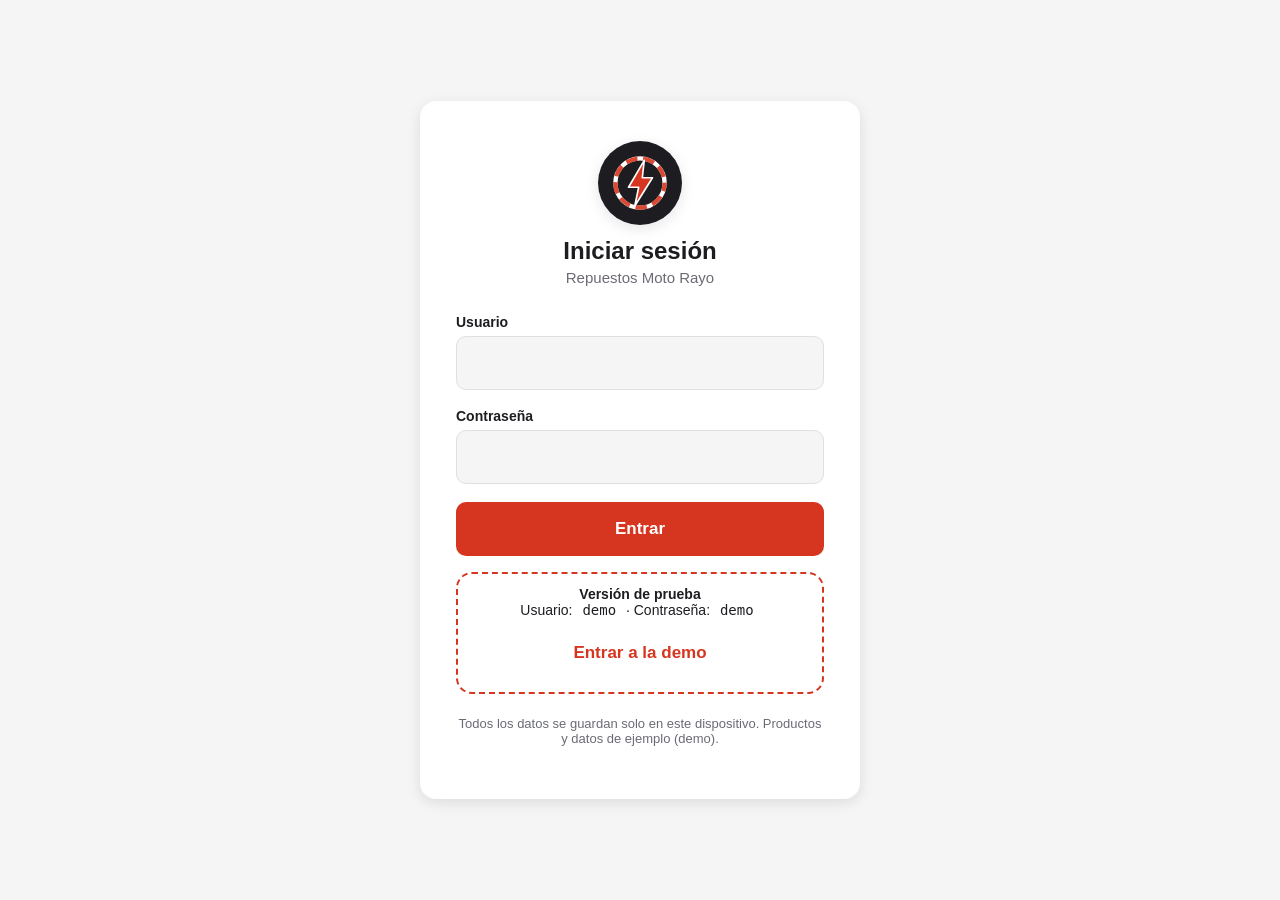
==== index.html @ 15b29ca6 "Demo Moto Rayo: repuestos de moto, sin codigo de vendedor, datos de ejemplo" ====
<!DOCTYPE html>
<html lang="es">
<head>
  <meta charset="UTF-8" />
  <meta name="viewport" content="width=device-width, initial-scale=1, maximum-scale=1, user-scalable=no, viewport-fit=cover" />
  <title>Moto Rayo - Control de Ventas</title>

  <link rel="manifest" href="manifest.json" />
  <meta name="theme-color" content="#d6361f" />

  <!-- Soporte específico para "Agregar a inicio" en iOS/Safari -->
  <meta name="apple-mobile-web-app-capable" content="yes" />
  <meta name="apple-mobile-web-app-status-bar-style" content="black-translucent" />
  <meta name="apple-mobile-web-app-title" content="Moto Rayo" />
  <link rel="apple-touch-icon" href="icons/icon-192.png" />

  <link rel="stylesheet" href="css/styles.css" />
</head>
<body>
  <div class="pantalla-login">
    <div class="tarjeta-login">
      <div class="tarjeta-login__logo">
        <img src="icons/logo.svg" alt="Moto Rayo" class="logo-imagen" />
      </div>
      <h1 id="titulo-app">Iniciar sesión</h1>
      <p class="subtitulo" id="subtitulo-app">Repuestos Moto Rayo</p>

      <!-- Login normal -->
      <form id="form-login" class="oculto">
        <div class="mensaje-error" id="error-login"></div>

        <div class="campo">
          <label for="login-usuario">Usuario</label>
          <input type="text" id="login-usuario" autocomplete="username" autocapitalize="none" required />
        </div>

        <div class="campo">
          <label for="login-password">Contraseña</label>
          <input type="password" id="login-password" autocomplete="current-password" required />
        </div>

        <button type="submit" class="boton boton-primario">Entrar</button>
      </form>

      <div class="demo-aviso" id="demo-aviso" hidden>
        <p><strong>Versión de prueba</strong><br />Usuario: <code>demo</code> · Contraseña: <code>demo</code></p>
        <button type="button" class="boton boton-secundario" id="boton-entrar-demo">Entrar a la demo</button>
      </div>

      <!-- Primer arranque: crear cuenta de dueña -->
      <form id="form-setup" class="oculto">
        <div class="mensaje-error" id="error-setup"></div>

        <div class="campo">
          <label for="setup-nombre">Tu nombre</label>
          <input type="text" id="setup-nombre" autocomplete="name" required />
        </div>

        <div class="campo">
          <label for="setup-usuario">Usuario</label>
          <input type="text" id="setup-usuario" autocomplete="username" autocapitalize="none" required />
        </div>

        <div class="campo">
          <label for="setup-password">Contraseña</label>
          <input type="password" id="setup-password" autocomplete="new-password" required />
        </div>

        <div class="campo">
          <label for="setup-password-confirma">Confirmar contraseña</label>
          <input type="password" id="setup-password-confirma" autocomplete="new-password" required />
        </div>

        <button type="submit" class="boton boton-primario">Crear cuenta y entrar</button>
      </form>

      <p class="pie-login">Todos los datos se guardan solo en este dispositivo. Productos y datos de ejemplo (demo).</p>
    </div>
  </div>

  <script src="js/sha256.js"></script>
  <script src="js/db.js"></script>
  <script src="js/auth.js"></script>
  <script src="js/demo-datos.js"></script>
  <script src="js/app.js"></script>
  <script src="js/registrar-sw.js"></script>
</body>
</html>
---- css/styles.css ----
:root {
  --color-primario: #d6361f;       /* rojo Moto Rayo */
  --color-primario-oscuro: #a82814;
  --color-acento: #8bc34a;          /* verde (estados correctos) */
  --color-acento-oscuro: #6fa332;
  --color-fondo: #f5f5f6;           /* gris claro neutro */
  --color-superficie: #ffffff;
  --color-texto: #1d1d21;
  --color-texto-suave: #6b6b75;
  --color-borde: #e0e0e4;
  --color-error: #d64545;
  --color-error-fondo: #fdeceb;
  --radio: 16px;
  --sombra: 0 4px 14px rgba(20, 20, 30, 0.10);
}

* {
  box-sizing: border-box;
}

.oculto {
  display: none !important;
}

html, body {
  height: 100%;
  margin: 0;
}

body {
  font-family: -apple-system, BlinkMacSystemFont, "Segoe UI", Roboto, sans-serif;
  background: var(--color-fondo);
  color: var(--color-texto);
  -webkit-tap-highlight-color: transparent;
  overscroll-behavior: none;
  user-select: none;
}

button, input, select {
  font-family: inherit;
}

/* ---------- Login ---------- */

.pantalla-login {
  min-height: 100vh;
  display: flex;
  align-items: center;
  justify-content: center;
  padding: 24px;
}

.tarjeta-login {
  width: 100%;
  max-width: 440px;
  background: var(--color-superficie);
  border-radius: var(--radio);
  box-shadow: var(--sombra);
  padding: 40px 36px;
}

.tarjeta-login__logo {
  text-align: center;
  margin-bottom: 8px;
}

.tarjeta-login__logo .icono {
  font-size: 48px;
  line-height: 1;
}

.logo-imagen {
  width: 84px;
  height: 84px;
  border-radius: 50%;
  object-fit: cover;
  box-shadow: var(--sombra);
}

.logo-imagen--header {
  width: 32px;
  height: 32px;
  border-radius: 50%;
  object-fit: cover;
  flex-shrink: 0;
}

.tarjeta-login h1 {
  text-align: center;
  font-size: 24px;
  margin: 8px 0 4px;
}

.tarjeta-login .subtitulo {
  text-align: center;
  color: var(--color-texto-suave);
  font-size: 15px;
  margin: 0 0 28px;
}

.campo {
  margin-bottom: 18px;
}

.campo label {
  display: block;
  font-size: 14px;
  font-weight: 600;
  margin-bottom: 6px;
  color: var(--color-texto);
}

.campo input,
.campo select {
  width: 100%;
  padding: 16px 16px;
  font-size: 17px;
  border: 1.5px solid var(--color-borde);
  border-radius: 10px;
  background: var(--color-fondo);
  color: var(--color-texto);
  outline: none;
  transition: border-color 0.15s ease;
}

.campo input:focus,
.campo select:focus {
  border-color: var(--color-primario);
  background: var(--color-superficie);
}

.boton {
  display: block;
  width: 100%;
  padding: 17px;
  font-size: 17px;
  font-weight: 700;
  border: none;
  border-radius: 10px;
  cursor: pointer;
  touch-action: manipulation;
}

.boton-primario {
  background: var(--color-primario);
  color: #fff;
  margin-top: 8px;
}

.boton-primario:active {
  background: var(--color-primario-oscuro);
}

.boton-secundario {
  background: transparent;
  color: var(--color-primario);
  margin-top: 10px;
}

.mensaje-error {
  background: var(--color-error-fondo);
  color: var(--color-error);
  padding: 12px 14px;
  border-radius: 10px;
  font-size: 14px;
  margin-bottom: 18px;
  display: none;
}

.mensaje-error.visible {
  display: block;
}

.pie-login {
  text-align: center;
  margin-top: 22px;
  font-size: 13px;
  color: var(--color-texto-suave);
}

/* ---------- App shell (header + nav) ---------- */

.app-shell {
  min-height: 100vh;
  display: flex;
  flex-direction: column;
}

.app-header {
  background: var(--color-superficie);
  border-bottom: 1px solid var(--color-borde);
  border-top: 4px solid var(--color-primario);
  padding: 16px 24px;
  display: flex;
  align-items: center;
  justify-content: space-between;
  flex-wrap: wrap;
  gap: 12px;
}

.app-header__izquierda {
  display: flex;
  align-items: center;
  gap: 10px;
}

.app-header__titulo {
  font-size: 20px;
  font-weight: 800;
  margin: 0;
}

.app-nav {
  display: flex;
  gap: 8px;
  flex-wrap: wrap;
}

.app-nav a {
  text-decoration: none;
  color: var(--color-texto-suave);
  font-weight: 600;
  font-size: 15px;
  padding: 10px 14px;
  border-radius: 10px;
}

.app-nav a.activo {
  background: var(--color-acento);
  color: #fff;
}

.app-header__derecha {
  display: flex;
  align-items: center;
  gap: 14px;
}

.app-header__usuario {
  font-size: 14px;
  color: var(--color-texto-suave);
}

.boton-salir {
  background: transparent;
  color: var(--color-error);
  border: 1.5px solid var(--color-error-fondo);
  border-radius: 10px;
  padding: 10px 16px;
  font-weight: 700;
  font-size: 14px;
  cursor: pointer;
}

.app-main {
  flex: 1;
  padding: 24px;
  max-width: 1000px;
  width: 100%;
  margin: 0 auto;
}

.app-main__header {
  display: flex;
  align-items: center;
  justify-content: space-between;
  margin-bottom: 20px;
  gap: 12px;
  flex-wrap: wrap;
}

.app-main__header h2 {
  margin: 0;
  font-size: 22px;
}

.boton-ancho-auto {
  width: auto;
  padding: 15px 24px;
}

/* ---------- Lista de productos ---------- */

.lista-tarjetas {
  display: flex;
  flex-direction: column;
  gap: 12px;
}

.tarjeta-producto {
  background: var(--color-superficie);
  border-radius: var(--radio);
  box-shadow: var(--sombra);
  padding: 18px 20px;
  display: flex;
  align-items: center;
  justify-content: space-between;
  gap: 16px;
}

.tarjeta-producto__info {
  min-width: 0;
}

.tarjeta-producto__nombre {
  font-size: 18px;
  font-weight: 700;
  margin: 0 0 4px;
  overflow-wrap: break-word;
}

.tarjeta-producto__categoria {
  display: inline-block;
  background: var(--color-fondo);
  color: var(--color-texto-suave);
  font-size: 12px;
  font-weight: 600;
  padding: 3px 10px;
  border-radius: 999px;
  margin-right: 8px;
}

.tarjeta-producto__precio {
  font-size: 16px;
  font-weight: 700;
  color: var(--color-primario);
}

.tarjeta-producto__acciones {
  display: flex;
  gap: 8px;
  flex-shrink: 0;
}

.boton-icono {
  width: 48px;
  height: 48px;
  border-radius: 10px;
  border: 1.5px solid var(--color-borde);
  background: var(--color-fondo);
  font-size: 20px;
  cursor: pointer;
  display: flex;
  align-items: center;
  justify-content: center;
}

.boton-icono--eliminar {
  border-color: var(--color-error-fondo);
  background: var(--color-error-fondo);
}

.estado-vacio {
  text-align: center;
  padding: 60px 20px;
  color: var(--color-texto-suave);
}

.estado-vacio .icono {
  font-size: 48px;
  display: block;
  margin-bottom: 12px;
}

/* ---------- Modal ---------- */

.fondo-modal {
  position: fixed;
  inset: 0;
  background: rgba(15, 20, 35, 0.45);
  display: flex;
  align-items: center;
  justify-content: center;
  padding: 24px;
  z-index: 100;
}

.tarjeta-modal {
  position: relative;
  width: 100%;
  max-width: 460px;
  background: var(--color-superficie);
  border-radius: var(--radio);
  padding: 32px;
  box-shadow: var(--sombra);
  max-height: 90vh;
  overflow-y: auto;
}

.boton-cerrar-modal-x {
  position: absolute;
  top: 14px;
  right: 14px;
  width: 36px;
  height: 36px;
  border-radius: 50%;
  border: none;
  background: var(--color-fondo);
  color: var(--color-texto-suave);
  font-size: 18px;
  line-height: 1;
  cursor: pointer;
  touch-action: manipulation;
  display: flex;
  align-items: center;
  justify-content: center;
  z-index: 1;
}

.boton-cerrar-modal-x:active {
  background: var(--color-borde);
}

.tarjeta-modal h3 {
  margin: 0 0 20px;
  font-size: 20px;
}

.modal-acciones {
  display: flex;
  gap: 10px;
  margin-top: 6px;
}

.modal-acciones .boton {
  margin-top: 0;
}

/* ---------- Venta / Recibo ---------- */

.app-main--venta {
  max-width: 1200px;
}

.venta-layout {
  display: flex;
  gap: 20px;
  align-items: flex-start;
}

.venta-productos {
  flex: 1;
  min-width: 0;
}

.venta-categorias {
  display: flex;
  gap: 8px;
  flex-wrap: wrap;
  margin-bottom: 16px;
}

.chip-categoria {
  border: 1.5px solid var(--color-borde);
  background: var(--color-superficie);
  color: var(--color-texto-suave);
  font-weight: 600;
  font-size: 14px;
  padding: 9px 16px;
  border-radius: 999px;
  cursor: pointer;
  touch-action: manipulation;
}

.chip-categoria.activo {
  background: var(--color-acento);
  border-color: var(--color-acento);
  color: #fff;
}

.venta-grilla {
  display: grid;
  grid-template-columns: repeat(auto-fill, minmax(140px, 1fr));
  gap: 12px;
  /* Dejar espacio para hacer scroll de la grilla sin perder de vista el
     carrito, que siempre queda fijo a la par (ver .venta-carrito). */
  max-height: calc(100vh - 220px);
  overflow-y: auto;
  padding-right: 4px;
}

.tarjeta-venta-producto {
  min-height: 90px;
  background: var(--color-superficie);
  border: 1.5px solid var(--color-borde);
  border-radius: var(--radio);
  box-shadow: var(--sombra);
  padding: 14px;
  display: flex;
  flex-direction: column;
  justify-content: center;
  align-items: flex-start;
  gap: 6px;
  cursor: pointer;
  touch-action: manipulation;
  text-align: left;
  overflow: hidden;
}

.tarjeta-venta-producto__foto {
  width: 100%;
  height: 90px;
  object-fit: cover;
  border-radius: 10px;
  margin: -14px -14px 4px -14px;
  width: calc(100% + 28px);
}

.tarjeta-venta-producto:active {
  background: var(--color-fondo);
  border-color: var(--color-primario);
}

.tarjeta-venta-producto__nombre {
  font-size: 16px;
  font-weight: 700;
  overflow-wrap: break-word;
}

.tarjeta-venta-producto__precio {
  font-size: 15px;
  font-weight: 700;
  color: var(--color-primario);
}

.venta-carrito {
  width: 320px;
  flex-shrink: 0;
  background: var(--color-superficie);
  border-radius: var(--radio);
  box-shadow: var(--sombra);
  padding: 20px;
  position: sticky;
  top: 20px;
  display: flex;
  flex-direction: column;
  gap: 14px;
}

.venta-carrito__titulo {
  margin: 0;
  font-size: 18px;
}

.carrito-lista {
  display: flex;
  flex-direction: column;
  gap: 12px;
  max-height: 40vh;
  overflow-y: auto;
}

.carrito-linea {
  display: grid;
  grid-template-columns: 1fr auto;
  grid-template-rows: auto auto;
  row-gap: 6px;
  align-items: center;
  border-bottom: 1px solid var(--color-borde);
  padding-bottom: 10px;
}

.carrito-linea__info {
  grid-column: 1;
  grid-row: 1;
  display: flex;
  flex-direction: column;
  min-width: 0;
}

.carrito-linea__nombre {
  font-size: 15px;
  font-weight: 700;
  overflow-wrap: break-word;
}

.carrito-linea__precio {
  font-size: 12px;
  color: var(--color-texto-suave);
}

.carrito-linea__subtotal {
  grid-column: 2;
  grid-row: 1;
  font-weight: 700;
  color: var(--color-primario);
  white-space: nowrap;
}

.carrito-linea__stepper {
  grid-column: 1;
  grid-row: 2;
  display: flex;
  align-items: center;
  gap: 10px;
}

.boton-stepper {
  width: 44px;
  height: 44px;
  border-radius: 10px;
  border: 1.5px solid var(--color-borde);
  background: var(--color-fondo);
  font-size: 22px;
  font-weight: 700;
  cursor: pointer;
  touch-action: manipulation;
}

.carrito-linea__cantidad {
  min-width: 24px;
  text-align: center;
  font-weight: 700;
  font-size: 16px;
}

.carrito-linea__eliminar {
  grid-column: 2;
  grid-row: 2;
  justify-self: end;
  width: 40px;
  height: 40px;
}

.carrito-total {
  display: flex;
  justify-content: space-between;
  align-items: center;
  font-size: 20px;
  font-weight: 800;
  padding-top: 6px;
  border-top: 2px solid var(--color-borde);
}

.metodo-pago {
  display: flex;
  gap: 8px;
}

.chip-pago {
  flex: 1;
  border: 1.5px solid var(--color-borde);
  background: var(--color-fondo);
  color: var(--color-texto);
  font-weight: 700;
  font-size: 13px;
  padding: 12px 6px;
  border-radius: 10px;
  cursor: pointer;
  touch-action: manipulation;
}

.chip-pago.activo {
  background: var(--color-primario);
  border-color: var(--color-primario);
  color: #fff;
}

.venta-carrito .boton {
  margin-top: 0;
}

.tarjeta-recibo {
  max-width: 420px;
}

.recibo-contenido {
  font-size: 14px;
}

.recibo-titulo {
  text-align: center;
  margin: 0 0 8px;
  font-size: 20px;
}

.recibo-meta {
  text-align: center;
  margin: 0 0 4px;
  color: var(--color-texto-suave);
  font-size: 13px;
}

.recibo-separador {
  border: none;
  border-top: 1px dashed var(--color-borde);
  margin: 14px 0;
}

.recibo-lineas {
  display: flex;
  flex-direction: column;
  gap: 6px;
}

.recibo-linea {
  display: flex;
  justify-content: space-between;
  gap: 10px;
  font-size: 13px;
}

.recibo-total {
  display: flex;
  justify-content: space-between;
  font-size: 20px;
  font-weight: 800;
}

.recibo-metodo {
  text-align: center;
  margin: 12px 0 0;
  font-size: 13px;
}

.recibo-gracias {
  text-align: center;
  margin: 8px 0 0;
  font-style: italic;
  color: var(--color-texto-suave);
}

.enlace-descarga {
  display: block;
  text-align: center;
  margin-top: 12px;
  color: var(--color-primario);
  font-weight: 700;
  text-decoration: none;
}

/* El iPad (dispositivo objetivo de esta app) nunca baja de 744px de ancho
   ni en vertical, así que este apilado solo debería afectar a un celular
   angosto usado por accidente — el carrito se mantiene siempre a la par
   de la grilla de productos en el iPad, sin importar cuántos productos
   haya en el catálogo. */
@media (max-width: 620px) {
  .venta-layout {
    flex-direction: column;
  }

  .venta-carrito {
    width: 100%;
    position: static;
  }

  .venta-grilla {
    max-height: none;
    overflow-y: visible;
  }

  .carrito-lista {
    max-height: none;
  }
}

/* ---------- Reportes ---------- */

.tarjetas-resumen {
  display: flex;
  flex-wrap: wrap;
  gap: 16px;
  margin-bottom: 20px;
}

.tarjeta-resumen {
  flex: 1 1 200px;
  background: var(--color-superficie);
  border-radius: var(--radio);
  box-shadow: var(--sombra);
  padding: 20px 22px;
  display: flex;
  flex-direction: column;
  gap: 4px;
}

.tarjeta-resumen__etiqueta {
  font-size: 14px;
  color: var(--color-texto-suave);
  font-weight: 600;
  text-transform: uppercase;
  letter-spacing: 0.03em;
}

.tarjeta-resumen__total {
  font-size: 28px;
  font-weight: 700;
  color: var(--color-primario-oscuro);
}

.tarjeta-resumen__cantidad {
  font-size: 14px;
  color: var(--color-texto-suave);
}

.tarjeta-resumen--ganancia {
  border: 1.5px solid var(--color-acento);
}

.tarjeta-resumen--ganancia .tarjeta-resumen__total {
  color: var(--color-acento-oscuro);
}

.pestanas-periodo {
  display: flex;
  gap: 8px;
  margin-bottom: 16px;
}

.pestana-periodo {
  border: 1px solid var(--color-borde);
  background: var(--color-superficie);
  color: var(--color-texto);
  border-radius: 999px;
  padding: 8px 18px;
  font-size: 15px;
  font-weight: 600;
  cursor: pointer;
}

.pestana-periodo.activo {
  background: var(--color-primario);
  border-color: var(--color-primario);
  color: #fff;
}

.tabla-reportes-envoltorio {
  background: var(--color-superficie);
  border-radius: var(--radio);
  box-shadow: var(--sombra);
  overflow-x: auto;
}

.tabla-reportes {
  width: 100%;
  border-collapse: collapse;
  font-size: 15px;
}

.tabla-reportes th,
.tabla-reportes td {
  text-align: left;
  padding: 12px 16px;
  border-bottom: 1px solid var(--color-borde);
  white-space: nowrap;
}

.tabla-reportes th {
  color: var(--color-texto-suave);
  font-size: 13px;
  text-transform: uppercase;
  letter-spacing: 0.03em;
  font-weight: 600;
}

.tabla-reportes tbody tr:last-child td {
  border-bottom: none;
}

@media (max-width: 640px) {
  .tarjetas-resumen {
    flex-direction: column;
  }
}

/* ---------- Usuarios ---------- */

.tarjeta-usuario {
  flex-wrap: wrap;
}

.tarjeta-usuario__insignias {
  display: flex;
  gap: 8px;
  margin-top: 8px;
  flex-wrap: wrap;
}

.insignia-rol {
  display: inline-block;
  font-size: 12px;
  font-weight: 700;
  padding: 4px 12px;
  border-radius: 999px;
}

.insignia-rol--duena {
  background: var(--color-primario);
  color: #fff;
}

.insignia-rol--empleado {
  background: var(--color-acento);
  color: #fff;
}

.insignia-estado {
  display: inline-block;
  font-size: 12px;
  font-weight: 700;
  padding: 4px 12px;
  border-radius: 999px;
}

.insignia-estado--activo {
  background: #e6f4d9;
  color: var(--color-acento-oscuro);
}

.insignia-estado--inactivo {
  background: var(--color-error-fondo);
  color: var(--color-error);
}

.nota-password {
  font-size: 13px;
  color: var(--color-texto-suave);
  margin: -10px 0 18px;
}

.campo-checkbox label {
  display: flex;
  align-items: center;
  gap: 10px;
  font-weight: 600;
  cursor: pointer;
}

.campo-checkbox input[type="checkbox"] {
  width: 20px;
  height: 20px;
}

/* ---------- Caja ---------- */

.tarjeta-caja {
  background: var(--color-superficie);
  border-radius: var(--radio);
  box-shadow: var(--sombra);
  padding: 28px 26px;
  margin-bottom: 20px;
}

.tarjeta-caja h3 {
  margin: 0 0 16px;
  font-size: 19px;
}

.caja-estado-vacio {
  text-align: center;
  padding: 20px 10px 8px;
}

.caja-estado-vacio .icono {
  font-size: 48px;
  display: block;
  margin-bottom: 12px;
}

.caja-estado-vacio p {
  color: var(--color-texto-suave);
  margin: 0 0 22px;
}

.caja-info-lista {
  display: flex;
  flex-direction: column;
  gap: 10px;
  margin-bottom: 20px;
}

.caja-info-fila {
  display: flex;
  justify-content: space-between;
  align-items: center;
  font-size: 15px;
  padding-bottom: 10px;
  border-bottom: 1px solid var(--color-borde);
}

.caja-info-fila:last-child {
  border-bottom: none;
  padding-bottom: 0;
}

.caja-info-fila span:first-child {
  color: var(--color-texto-suave);
  font-weight: 600;
}

.caja-info-fila span:last-child {
  font-weight: 700;
}

.caja-resumen-grid {
  display: grid;
  grid-template-columns: repeat(auto-fit, minmax(150px, 1fr));
  gap: 14px;
  margin-bottom: 22px;
}

.caja-resumen-item {
  background: var(--color-fondo);
  border-radius: 12px;
  padding: 14px 16px;
  display: flex;
  flex-direction: column;
  gap: 4px;
}

.caja-resumen-item__etiqueta {
  font-size: 12px;
  color: var(--color-texto-suave);
  font-weight: 600;
  text-transform: uppercase;
  letter-spacing: 0.03em;
}

.caja-resumen-item__valor {
  font-size: 19px;
  font-weight: 700;
  color: var(--color-primario-oscuro);
}

.caja-resumen-item--esperado .caja-resumen-item__valor {
  color: var(--color-acento-oscuro);
}

.caja-resultado-cierre {
  text-align: center;
  padding: 18px;
  border-radius: 12px;
  background: var(--color-fondo);
  margin: 6px 0 20px;
}

.caja-resultado-cierre__titulo {
  font-size: 18px;
  font-weight: 800;
  margin: 0 0 4px;
}

.caja-resultado-cierre__detalle {
  font-size: 14px;
  color: var(--color-texto-suave);
  margin: 0;
}

.caja-resultado-cierre--falta .caja-resultado-cierre__titulo {
  color: var(--color-error);
}

.caja-resultado-cierre--sobra .caja-resultado-cierre__titulo {
  color: var(--color-primario-oscuro);
}

.caja-resultado-cierre--exacto .caja-resultado-cierre__titulo {
  color: var(--color-acento-oscuro);
}

.caja-diferencia--falta {
  color: var(--color-error);
  font-weight: 700;
}

.caja-diferencia--sobra {
  color: var(--color-acento-oscuro);
  font-weight: 700;
}

.caja-diferencia--exacto {
  color: var(--color-texto-suave);
  font-weight: 700;
}

/* ---------- Fotos de producto ---------- */

.tarjeta-producto:has(.tarjeta-producto__miniatura) .tarjeta-producto__info {
  flex: 1;
  min-width: 0;
}

.tarjeta-producto__miniatura {
  width: 56px;
  height: 56px;
  border-radius: 10px;
  object-fit: cover;
  flex-shrink: 0;
  background: var(--color-fondo);
}

.tarjeta-producto__miniatura--vacia {
  display: flex;
  align-items: center;
  justify-content: center;
  font-size: 24px;
}

.foto-preview {
  display: block;
  width: 100px;
  height: 100px;
  object-fit: cover;
  border-radius: 10px;
  margin-top: 10px;
  background: var(--color-fondo);
}

/* ---------- Domicilio y caja (venta) ---------- */

.aviso-caja-cerrada {
  max-width: 480px;
  margin: 60px auto;
  text-align: center;
  background: var(--color-superficie);
  border-radius: var(--radio);
  box-shadow: var(--sombra);
  padding: 40px 32px;
}

.aviso-caja-cerrada .icono {
  font-size: 44px;
  display: block;
  margin-bottom: 12px;
}

.aviso-caja-cerrada h2 {
  margin: 0 0 10px;
  font-size: 20px;
}

.aviso-caja-cerrada p {
  color: var(--color-texto-suave);
  margin: 0 0 20px;
  font-size: 14px;
}

.aviso-caja-cerrada .boton {
  display: inline-block;
  text-decoration: none;
}

.entrega-toggle {
  display: flex;
  gap: 8px;
  margin-bottom: 14px;
}

.chip-entrega {
  flex: 1;
  padding: 12px 8px;
  border: 1.5px solid var(--color-borde);
  border-radius: 10px;
  background: var(--color-fondo);
  color: var(--color-texto-suave);
  font-weight: 700;
  font-size: 14px;
  cursor: pointer;
  touch-action: manipulation;
}

.chip-entrega.activo {
  background: var(--color-primario);
  border-color: var(--color-primario);
  color: #fff;
}

.domicilio-campos {
  background: var(--color-fondo);
  border-radius: 10px;
  padding: 14px;
  margin-bottom: 14px;
  display: flex;
  flex-direction: column;
  gap: 10px;
}

.campo--compacto {
  margin-bottom: 0;
}

.campo--compacto label {
  font-size: 12px;
  margin-bottom: 4px;
}

.campo--compacto input {
  padding: 10px 12px;
  font-size: 14px;
}

.resultado-vuelto {
  margin-top: 8px;
  padding: 10px 12px;
  border-radius: var(--radio);
  font-weight: 800;
  font-size: 16px;
  text-align: center;
}

.resultado-vuelto--ok {
  background: #e3f5e8;
  color: #1e7a3d;
}

.resultado-vuelto--falta {
  background: var(--color-error-fondo, #fde8e8);
  color: var(--color-error, #b3261e);
}

.recibo-domicilio {
  background: var(--color-fondo);
  border-radius: 10px;
  padding: 10px 12px;
  margin: 10px 0;
  font-size: 13px;
  text-align: left;
}

.recibo-domicilio strong {
  display: block;
  margin-bottom: 4px;
}

.boton-quitar-foto {
  display: inline-block;
  margin-top: 8px;
  background: none;
  border: none;
  color: var(--color-error);
  font-size: 13px;
  font-weight: 600;
  cursor: pointer;
  padding: 4px 0;
}

/* ---------- Cancelar venta ---------- */

.boton-cancelar-venta {
  background: var(--color-error-fondo);
  color: var(--color-error);
  border: none;
  border-radius: var(--radio);
  padding: 6px 10px;
  font-size: 12px;
  font-weight: 600;
  cursor: pointer;
  white-space: nowrap;
}

.boton-cancelar-venta:active {
  opacity: 0.8;
}

.boton-reimprimir-recibo {
  background: var(--color-primario-fondo, #fde3df);
  color: var(--color-primario, #c97a1a);
  border: none;
  border-radius: var(--radio);
  padding: 6px 10px;
  font-size: 12px;
  font-weight: 600;
  cursor: pointer;
  white-space: nowrap;
}

.boton-reimprimir-recibo:active {
  opacity: 0.8;
}

.etiqueta-venta-cancelada {
  display: inline-block;
  background: var(--color-error-fondo);
  color: var(--color-error);
  border-radius: var(--radio);
  padding: 4px 10px;
  font-size: 12px;
  font-weight: 600;
  white-space: nowrap;
}

.fila-venta-cancelada {
  text-decoration: line-through;
  opacity: 0.6;
}

.fila-venta-cancelada .etiqueta-venta-cancelada {
  text-decoration: none;
}

/* ---------- Gastos ---------- */

.nota-caja-abierta {
  background: var(--color-error-fondo);
  color: var(--color-error);
  border-radius: var(--radio);
  padding: 10px 14px;
  font-size: 13px;
  font-weight: 600;
  margin-bottom: 16px;
}

.gastos-total-tarjeta {
  background: transparent;
  padding: 0;
}

.gastos-total-tarjeta .caja-resumen-item__etiqueta {
  font-size: 14px;
}

.gastos-total-tarjeta .caja-resumen-item__valor {
  font-size: 28px;
}

.boton-eliminar-gasto {
  background: none;
  border: none;
  cursor: pointer;
  font-size: 16px;
  padding: 4px 8px;
  border-radius: 8px;
}

.boton-eliminar-gasto:hover {
  background: var(--color-error-fondo);
}

/* ---------- Respaldo ---------- */

.resumen-respaldo {
  background: var(--color-fondo, #f6f6f6);
  border-radius: 10px;
  padding: 12px 14px;
  font-size: 14px;
  margin-bottom: 18px;
}

.mensaje-error.mensaje-exito.visible {
  background: #e3f6e8;
  color: #1f7a3d;
}

.tarjeta-caja--peligro {
  border: 2px solid var(--color-error);
}

.aviso-peligro {
  background: var(--color-error-fondo);
  color: var(--color-error);
  border-radius: 10px;
  padding: 14px 16px;
  font-size: 14px;
  margin-bottom: 18px;
  line-height: 1.5;
}

/* ---------- Búsqueda de productos ---------- */

.buscador-productos {
  display: block;
  width: 100%;
  padding: 14px 16px;
  margin-bottom: 16px;
  font-size: 16px;
  font-family: inherit;
  color: inherit;
  background: #fff;
  border: 1.5px solid var(--color-borde);
  border-radius: 10px;
  box-sizing: border-box;
}

.buscador-productos:focus {
  outline: none;
  border-color: var(--color-primario);
}

.buscador-productos::-webkit-search-cancel-button {
  cursor: pointer;
}

/* ---------- Botones de foto (tomar / galería) ---------- */

.fila-botones-foto {
  display: flex;
  gap: 10px;
  margin-top: 4px;
}

.boton-foto-opcion {
  flex: 1;
  width: auto;
  padding: 14px 10px;
  font-size: 15px;
  margin-top: 0;
}

@media (max-width: 420px) {
  .fila-botones-foto {
    flex-direction: column;
  }
}

/* ---------- Clientes ---------- */

.campo textarea {
  width: 100%;
  padding: 16px 16px;
  font-size: 16px;
  font-family: inherit;
  border: 1.5px solid var(--color-borde);
  border-radius: 10px;
  background: var(--color-fondo);
  color: var(--color-texto);
  outline: none;
  resize: vertical;
  transition: border-color 0.15s ease;
}

.campo textarea:focus {
  border-color: var(--color-primario);
  background: var(--color-superficie);
}

.tarjeta-cliente__telefono {
  display: block;
  font-size: 14px;
  color: var(--color-texto-suave);
  margin-bottom: 2px;
}

.tarjeta-cliente__direccion {
  display: block;
  font-size: 13px;
  color: var(--color-texto-suave);
  overflow: hidden;
  text-overflow: ellipsis;
  white-space: nowrap;
  max-width: 100%;
}

/* ---------- Pantalla de inicio ---------- */

.inicio-grid {
  display: grid;
  grid-template-columns: repeat(auto-fill, minmax(200px, 1fr));
  gap: 22px;
}

.inicio-boton {
  display: flex;
  flex-direction: column;
  align-items: center;
  justify-content: center;
  gap: 14px;
  padding: 44px 16px;
  border-radius: var(--radio);
  box-shadow: var(--sombra);
  text-decoration: none;
  color: #fff;
  font-weight: 800;
  font-size: 19px;
  touch-action: manipulation;
  transition: transform 0.08s ease;
}

.inicio-boton:active {
  transform: scale(0.96);
}

.inicio-boton__icono {
  font-size: 58px;
  line-height: 1;
}

.inicio-boton--vender { background: var(--color-primario); }
.inicio-boton--caja { background: var(--color-acento); }
.inicio-boton--productos { background: #4a90d9; }
.inicio-boton--clientes { background: #9b6bd9; }
.inicio-boton--reportes { background: #d96b9b; }
.inicio-boton--respaldo { background: #5cb8b2; }
.inicio-boton--usuarios { background: #7a715f; }

/* ---------- Filtro de periodo específico (Reportes) ---------- */

.filtro-especifico-controles {
  margin-bottom: 16px;
}

.filtro-especifico-controles input,
.filtro-especifico-controles select {
  padding: 12px 14px;
  font-size: 15px;
  border: 1.5px solid var(--color-borde);
  border-radius: 10px;
  background: var(--color-superficie);
  color: var(--color-texto);
  outline: none;
  min-width: 200px;
}

.filtro-especifico-controles input:focus,
.filtro-especifico-controles select:focus {
  border-color: var(--color-primario);
}

/* ---------- Venta: cliente opcional, extras por línea, recibo ---------- */

.campo-cliente select#venta-cliente-select {
  width: 100%;
  padding: 10px 12px;
  font-size: 15px;
  border: 1.5px solid var(--color-borde);
  border-radius: 10px;
  background: var(--color-superficie);
  color: var(--color-texto);
  outline: none;
}

.campo-cliente select#venta-cliente-select:focus {
  border-color: var(--color-primario);
}

.carrito-linea__extra-boton {
  width: 44px;
  height: 44px;
  font-size: 18px;
  margin-left: 4px;
}

.carrito-linea__extra {
  display: block;
  font-size: 12px;
  color: var(--color-primario);
  font-weight: 600;
}

.carrito-linea__nota {
  display: block;
  font-size: 12px;
  font-style: italic;
  color: var(--color-texto-suave);
}

.tarjeta-extra-linea {
  max-width: 360px;
}

.recibo-linea-nota {
  font-size: 12px;
  font-style: italic;
  color: var(--color-texto-suave);
  margin: -4px 0 6px;
}

/* ===== Caja: movimientos, ventas del turno y detalle histórico ===== */

.caja-movimientos,
.caja-ventas-turno {
  margin-top: 24px;
  padding-top: 20px;
  border-top: 1px solid var(--color-borde, #e5e5e5);
}

.caja-movimientos h4,
.caja-ventas-turno h4 {
  margin: 0 0 12px;
}

.chip-selector {
  display: flex;
  gap: 8px;
  margin-bottom: 14px;
}

.chip-tipo-movimiento {
  flex: 1;
  padding: 10px 12px;
  border-radius: 999px;
  border: 2px solid var(--color-borde, #e5e5e5);
  background: #fff;
  font-size: 14px;
  font-weight: 600;
  cursor: pointer;
  transition: border-color 0.15s ease, background-color 0.15s ease;
}

.chip-tipo-movimiento--activo {
  border-color: var(--color-primario, #d6361f);
  background: rgba(214, 54, 31, 0.12);
}

.etiqueta-movimiento {
  display: inline-block;
  padding: 2px 8px;
  border-radius: 999px;
  font-size: 12px;
  font-weight: 600;
  white-space: nowrap;
}

.etiqueta-movimiento--gasto {
  background: rgba(220, 53, 69, 0.12);
  color: #b02a37;
}

.etiqueta-movimiento--ingreso {
  background: rgba(40, 167, 69, 0.12);
  color: #1e7e34;
}

.boton-eliminar-movimiento {
  background: none;
  border: none;
  cursor: pointer;
  font-size: 16px;
  padding: 4px 8px;
}

.fila-historial-caja {
  cursor: pointer;
}

.fila-historial-caja:hover {
  background: rgba(214, 54, 31, 0.08);
}

.tarjeta-modal--ancha {
  max-width: 720px;
  width: 100%;
  max-height: 85vh;
  overflow-y: auto;
}

/* ---------- Header sin pestañas (pantalla de Inicio) ---------- */

.app-header--inicio {
  justify-content: space-between;
}

.app-header--inicio .app-header__derecha {
  margin-left: auto;
}

/* ---------- Selector "+ botón" reutilizable (categoría, cliente) ---------- */

.fila-campo-mas-boton {
  display: flex;
  gap: 8px;
  align-items: center;
}

.fila-campo-mas-boton select {
  flex: 1;
  min-width: 0;
  padding: 16px;
  font-size: 17px;
  border: 1.5px solid var(--color-borde);
  border-radius: 10px;
  background: var(--color-fondo);
  color: var(--color-texto);
}

.boton-mas-circular {
  flex-shrink: 0;
  width: 52px;
  height: 52px;
  border-radius: 50%;
  border: none;
  background: var(--color-primario);
  color: #fff;
  font-size: 26px;
  font-weight: 700;
  line-height: 1;
  cursor: pointer;
  touch-action: manipulation;
  display: flex;
  align-items: center;
  justify-content: center;
}

.boton-mas-circular:active {
  background: var(--color-primario-oscuro);
}

.chip-entrega {
  font-size: 13px;
  padding: 12px 4px;
  line-height: 1.2;
}

.billetes-rapidos {
  display: flex;
  flex-wrap: wrap;
  gap: 6px;
  margin-bottom: 8px;
}

.chip-billete {
  flex: 1 1 auto;
  padding: 10px 8px;
  border: 1.5px solid var(--color-borde);
  border-radius: 10px;
  background: var(--color-superficie);
  color: var(--color-texto);
  font-weight: 700;
  font-size: 14px;
  cursor: pointer;
  touch-action: manipulation;
}

.chip-billete:active {
  background: var(--color-fondo);
  border-color: var(--color-primario);
}

.nota-pedidosya {
  margin: 0;
  font-size: 12px;
  color: var(--color-texto-suave);
}

.tarjeta-negocio {
  background: var(--color-superficie);
  border-radius: var(--radio);
  box-shadow: var(--sombra);
  padding: 18px 20px;
  margin-bottom: 24px;
  display: flex;
  flex-direction: column;
  gap: 12px;
}

.tarjeta-negocio h3 {
  margin: 0;
  font-size: 17px;
}

/* ---------- Aviso de respaldo (pantalla de Inicio) ---------- */

.aviso-respaldo {
  display: flex;
  align-items: center;
  gap: 12px;
  flex-wrap: wrap;
  margin-bottom: 20px;
  padding: 14px 18px;
  background: var(--color-error-fondo, #fde8e8);
  color: var(--color-error, #b3261e);
  border-radius: var(--radio);
}

.aviso-respaldo__icono {
  font-size: 20px;
}

.aviso-respaldo__texto {
  flex: 1;
  min-width: 200px;
  font-size: 14px;
  font-weight: 600;
}

.aviso-respaldo__boton {
  background: var(--color-error, #b3261e);
  color: #fff;
  border-radius: var(--radio);
  padding: 8px 14px;
  font-size: 13px;
  font-weight: 700;
  text-decoration: none;
  white-space: nowrap;
}

.aviso-respaldo__cerrar {
  background: transparent;
  border: none;
  color: var(--color-error, #b3261e);
  font-size: 16px;
  font-weight: 700;
  cursor: pointer;
  padding: 4px 6px;
  line-height: 1;
}

/* ---------- Resumen de hoy (pantalla de Inicio) ---------- */

.resumen-hoy-inicio {
  display: flex;
  flex-wrap: wrap;
  gap: 16px;
  margin-top: 28px;
  padding: 22px 24px;
  background: var(--color-superficie);
  border-radius: var(--radio);
  box-shadow: var(--sombra);
}

.resumen-hoy-inicio__item {
  flex: 1 1 160px;
  display: flex;
  flex-direction: column;
  gap: 4px;
}

.resumen-hoy-inicio__etiqueta {
  font-size: 13px;
  font-weight: 600;
  color: var(--color-texto-suave);
  text-transform: uppercase;
  letter-spacing: 0.03em;
}

.resumen-hoy-inicio__valor {
  font-size: 22px;
  font-weight: 800;
  color: var(--color-texto);
  text-transform: capitalize;
}

.resumen-hoy-inicio__valor--ok {
  color: var(--color-acento-oscuro);
}

.resumen-hoy-inicio__valor--alerta {
  color: var(--color-error);
}

/* ---------- Selector de cliente compacto (Vender) ---------- */

.fila-campo-mas-boton--compacta select.select-compacto {
  padding: 10px 12px;
  font-size: 14px;
}

.boton-mas-circular--chico {
  width: 40px;
  height: 40px;
  font-size: 20px;
}

.domicilio-cliente-info {
  background: #e6f4d9;
  color: var(--color-acento-oscuro);
  border-radius: 10px;
  padding: 10px 14px;
  font-size: 14px;
  margin-bottom: 10px;
}

/* ---------- Total de ventas y nota de diferencia (Caja) ---------- */

.caja-resumen-item--total-ventas {
  background: #fdeceb;
  border: 1.5px solid var(--color-primario);
  border-radius: var(--radio);
  padding: 16px 18px;
  margin-bottom: 14px;
  display: flex;
  justify-content: space-between;
  align-items: center;
}

.caja-resumen-item--total-ventas .caja-resumen-item__etiqueta {
  font-size: 15px;
  font-weight: 700;
  color: var(--color-texto);
  text-transform: none;
}

.caja-resumen-item--total-ventas .caja-resumen-item__valor {
  font-size: 24px;
  color: var(--color-primario-oscuro);
}

.caja-info-fila--nota {
  align-items: flex-start;
}

.caja-info-fila--nota span:last-child {
  max-width: 60%;
  text-align: right;
  font-style: italic;
  color: var(--color-texto-suave);
}

#campo-motivo-diferencia textarea {
  width: 100%;
  padding: 12px;
  font-size: 15px;
  border: 1.5px solid var(--color-borde);
  border-radius: 10px;
  background: var(--color-fondo);
  color: var(--color-texto);
  resize: vertical;
}

.filtro-rango-fechas {
  display: flex;
  gap: 14px;
  flex-wrap: wrap;
  margin-bottom: 16px;
}

.filtro-rango-fechas .campo {
  margin-bottom: 0;
}

.subtitulo-seccion {
  margin: 4px 0 0;
  font-size: 13px;
  color: var(--color-texto-suave);
  max-width: 520px;
}

/* ---------- Aviso de demo en el login ---------- */
.demo-aviso {
  margin-top: 16px;
  padding: 12px;
  border: 2px dashed var(--color-primario);
  border-radius: var(--radio);
  text-align: center;
  font-size: 14px;
}
.demo-aviso p { margin: 0 0 8px; }
.demo-aviso code { background: #fff; padding: 2px 6px; border-radius: 6px; user-select: text; }
.demo-aviso .boton { margin-top: 0; }
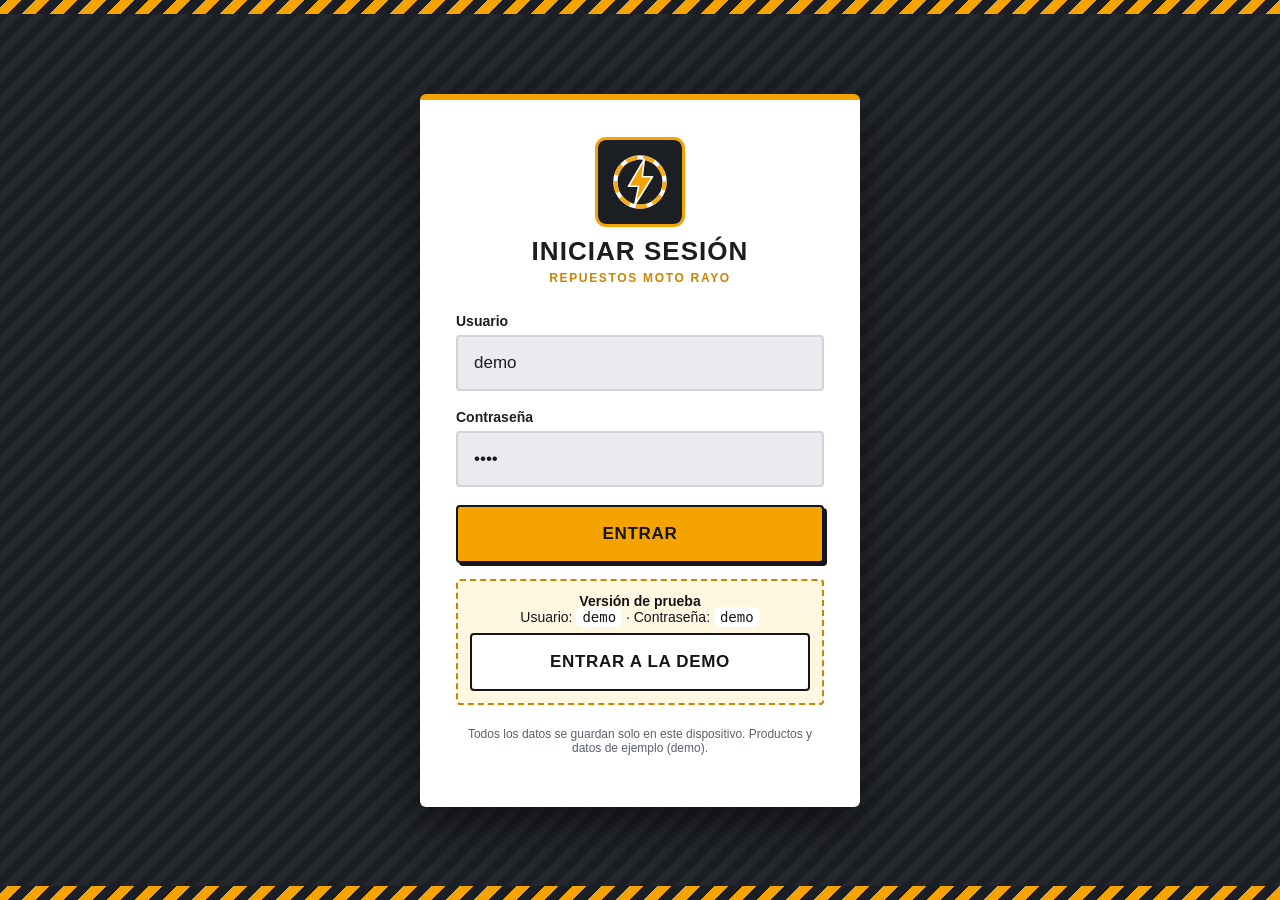
==== commit 7b97747b: "Tema taller y catalogo de repuestos reales; login demo/demo Co-Authored-By: Claude Sonnet 5.5 <norep" ====
--- a/index.html
+++ b/index.html
@@ -6,7 +6,7 @@
   <title>Moto Rayo - Control de Ventas</title>
 
   <link rel="manifest" href="manifest.json" />
-  <meta name="theme-color" content="#d6361f" />
+  <meta name="theme-color" content="#1b1e23" />
 
   <!-- Soporte específico para "Agregar a inicio" en iOS/Safari -->
   <meta name="apple-mobile-web-app-capable" content="yes" />
--- a/css/styles.css
+++ b/css/styles.css
@@ -1926,3 +1926,119 @@
 .demo-aviso p { margin: 0 0 8px; }
 .demo-aviso code { background: #fff; padding: 2px 6px; border-radius: 6px; user-select: text; }
 .demo-aviso .boton { margin-top: 0; }
+
+/* =====================================================================
+   TEMA TALLER — look de mostrador de repuestos: grafito, ámbar de
+   seguridad, rótulos condensados, esquinas rectas y franja de precaución.
+   ===================================================================== */
+:root {
+  --color-primario: #1b1e23;
+  --color-primario-oscuro: #000000;
+  --color-primario-fondo: #fff2cf;
+  --ambar: #f5a300;
+  --ambar-oscuro: #c98400;
+  --acero: #2a2f37;
+  --color-fondo: #e9ebee;
+  --color-borde: #cfd3d9;
+  --color-texto-suave: #5a616c;
+  --radio: 6px;
+  --sombra: 0 2px 0 rgba(20, 22, 26, 0.12);
+  --fuente-rotulo: "Bahnschrift", "Roboto Condensed", "Arial Narrow", "Helvetica Neue", Arial, sans-serif;
+  --franja: repeating-linear-gradient(-45deg, #f5a300 0 10px, #1b1e23 10px 20px);
+}
+
+body { background: var(--color-fondo); }
+
+h1, h2, h3, .app-header__titulo, .boton, .inicio-boton__texto, .app-nav a,
+.pestana-periodo, .chip-categoria, .venta-carrito__titulo, .tarjeta-resumen__etiqueta {
+  font-family: var(--fuente-rotulo);
+  text-transform: uppercase;
+  letter-spacing: 0.04em;
+}
+
+/* Login: fondo de chapa con franja de precaución */
+.pantalla-login {
+  background:
+    linear-gradient(135deg, rgba(255,255,255,0.04) 25%, transparent 25% 50%, rgba(255,255,255,0.04) 50% 75%, transparent 75%) 0 0 / 24px 24px,
+    #1b1e23;
+  position: relative;
+}
+.pantalla-login::before,
+.pantalla-login::after {
+  content: ""; position: absolute; left: 0; right: 0; height: 14px; background: var(--franja);
+}
+.pantalla-login::before { top: 0; }
+.pantalla-login::after { bottom: 0; }
+.tarjeta-login {
+  border-radius: 6px;
+  border-top: 6px solid var(--ambar);
+  box-shadow: 0 18px 40px rgba(0, 0, 0, 0.45);
+}
+.tarjeta-login h1 { font-size: 26px; }
+.tarjeta-login .subtitulo { text-transform: uppercase; letter-spacing: 0.14em; font-size: 12px; font-weight: 700; color: var(--ambar-oscuro); }
+.logo-imagen { border-radius: 8px; box-shadow: 0 0 0 3px var(--ambar); }
+.logo-imagen--header { border-radius: 5px; box-shadow: 0 0 0 2px var(--ambar); }
+
+/* Botones */
+.boton { border-radius: 4px; font-weight: 800; }
+.boton-primario { background: var(--ambar); color: #14161a; border: 2px solid #14161a; box-shadow: 3px 3px 0 #14161a; }
+.boton-primario:active { background: var(--ambar-oscuro); box-shadow: 0 0 0 #14161a; transform: translate(3px, 3px); }
+.boton-secundario { border-radius: 4px; border: 2px solid #14161a; color: #14161a; background: #fff; }
+.campo input, .campo select { border-radius: 4px; border-width: 2px; }
+.campo input:focus, .campo select:focus { border-color: var(--ambar); outline: 3px solid rgba(245, 163, 0, 0.35); }
+
+/* Aviso de demo */
+.demo-aviso { border-radius: 4px; background: #fff7e0; border: 2px dashed var(--ambar-oscuro); color: #14161a; }
+
+/* Encabezado oscuro con franja */
+.app-header { background: #1b1e23; border-bottom: 0; border-top: 0; position: relative; padding-bottom: 20px; }
+.app-header::after { content: ""; position: absolute; left: 0; right: 0; bottom: 0; height: 8px; background: var(--franja); }
+.app-header__titulo { color: #fff; font-size: 22px; font-weight: 800; letter-spacing: 0.08em; }
+.app-header__usuario { color: #aab1bb; }
+.app-nav a { color: #cdd2d9; border-radius: 4px; font-size: 14px; }
+.app-nav a:hover { background: var(--acero); color: #fff; }
+.app-nav a.activo { background: var(--ambar); color: #14161a; }
+.boton-salir { color: #fff; border: 1.5px solid #4a515c; border-radius: 4px; }
+.boton-salir:hover { background: #3a2220; border-color: #d64545; }
+
+/* Inicio: mosaicos de herramientas */
+.app-main__header h2 { font-size: 24px; letter-spacing: 0.06em; border-left: 8px solid var(--ambar); padding-left: 12px; }
+.inicio-grid { gap: 14px; }
+.inicio-boton {
+  background: #1b1e23 !important; color: #fff; border-radius: 4px; border-bottom: 6px solid var(--ambar);
+  box-shadow: 0 3px 0 rgba(0, 0, 0, 0.25); padding: 36px 16px 30px; position: relative; overflow: hidden;
+}
+.inicio-boton::after { content: ""; position: absolute; right: -26px; top: -26px; width: 70px; height: 70px; background: var(--acero); transform: rotate(45deg); }
+.inicio-boton:hover { background: var(--acero) !important; }
+.inicio-boton__icono { width: 54px; height: 54px; color: var(--ambar); position: relative; z-index: 1; }
+.inicio-boton__icono svg { width: 100%; height: 100%; display: block; }
+.inicio-boton__texto { font-size: 20px; letter-spacing: 0.1em; position: relative; z-index: 1; }
+.resumen-hoy-inicio { border-radius: 4px; border-left: 8px solid var(--ambar); background: #fff; }
+.resumen-hoy-inicio__etiqueta { text-transform: uppercase; letter-spacing: 0.08em; font-size: 12px; font-weight: 700; }
+
+/* Venta: tarjetas de producto como fichas de mostrador */
+.chip-categoria { border-radius: 3px; border: 2px solid #14161a; background: #fff; color: #14161a; font-weight: 800; font-size: 13px; }
+.chip-categoria.activo { background: var(--ambar); border-color: #14161a; color: #14161a; }
+.tarjeta-venta-producto { border-radius: 4px; border: 2px solid #14161a; box-shadow: 3px 3px 0 #14161a; background: #fff; }
+.tarjeta-venta-producto:active { background: #fff2cf; border-color: #14161a; transform: translate(2px, 2px); box-shadow: 1px 1px 0 #14161a; }
+.tarjeta-venta-producto__foto { border-radius: 0; height: 104px; border-bottom: 2px solid #14161a; }
+.tarjeta-venta-producto__precio { color: #14161a; font-weight: 800; background: var(--ambar); padding: 2px 8px; border-radius: 2px; }
+.buscador-productos { border-radius: 4px; border: 2px solid #14161a; }
+.venta-carrito { border-radius: 4px; border: 2px solid #14161a; }
+.venta-carrito__titulo { background: #1b1e23; color: #fff; padding: 10px 14px; margin: 0; }
+.carrito-total { border-top: 3px solid #14161a; font-family: var(--fuente-rotulo); }
+.chip-pago, .chip-entrega, .chip-selector, .metodo-pago { border-radius: 3px; }
+
+/* Listados, tarjetas y tablas */
+.tarjeta-producto, .tarjeta-resumen, .tarjeta-caja, .tarjeta-negocio, .tarjeta-modal { border-radius: 4px; border: 2px solid #14161a; box-shadow: 3px 3px 0 rgba(20, 22, 26, 0.9); }
+.tarjeta-producto__miniatura { border-radius: 2px; border: 2px solid #14161a; }
+.tarjeta-producto__precio { font-weight: 800; }
+.tarjeta-resumen__total, .caja-resumen-item__valor { font-family: var(--fuente-rotulo); }
+.pestana-periodo { border-radius: 3px; border: 2px solid #14161a; font-weight: 800; }
+.pestana-periodo.activo { background: var(--ambar); color: #14161a; }
+.tabla-reportes th { background: #1b1e23; color: #fff; text-transform: uppercase; letter-spacing: 0.06em; font-size: 12px; }
+.fondo-modal { background: rgba(14, 16, 20, 0.7); }
+.boton-mas-circular { background: var(--ambar); color: #14161a; border: 2px solid #14161a; border-radius: 4px; }
+.insignia-rol, .insignia-estado { border-radius: 2px; text-transform: uppercase; letter-spacing: 0.05em; font-size: 11px; }
+.aviso-respaldo { border-radius: 4px; }
+.pie-login { font-size: 12px; }
